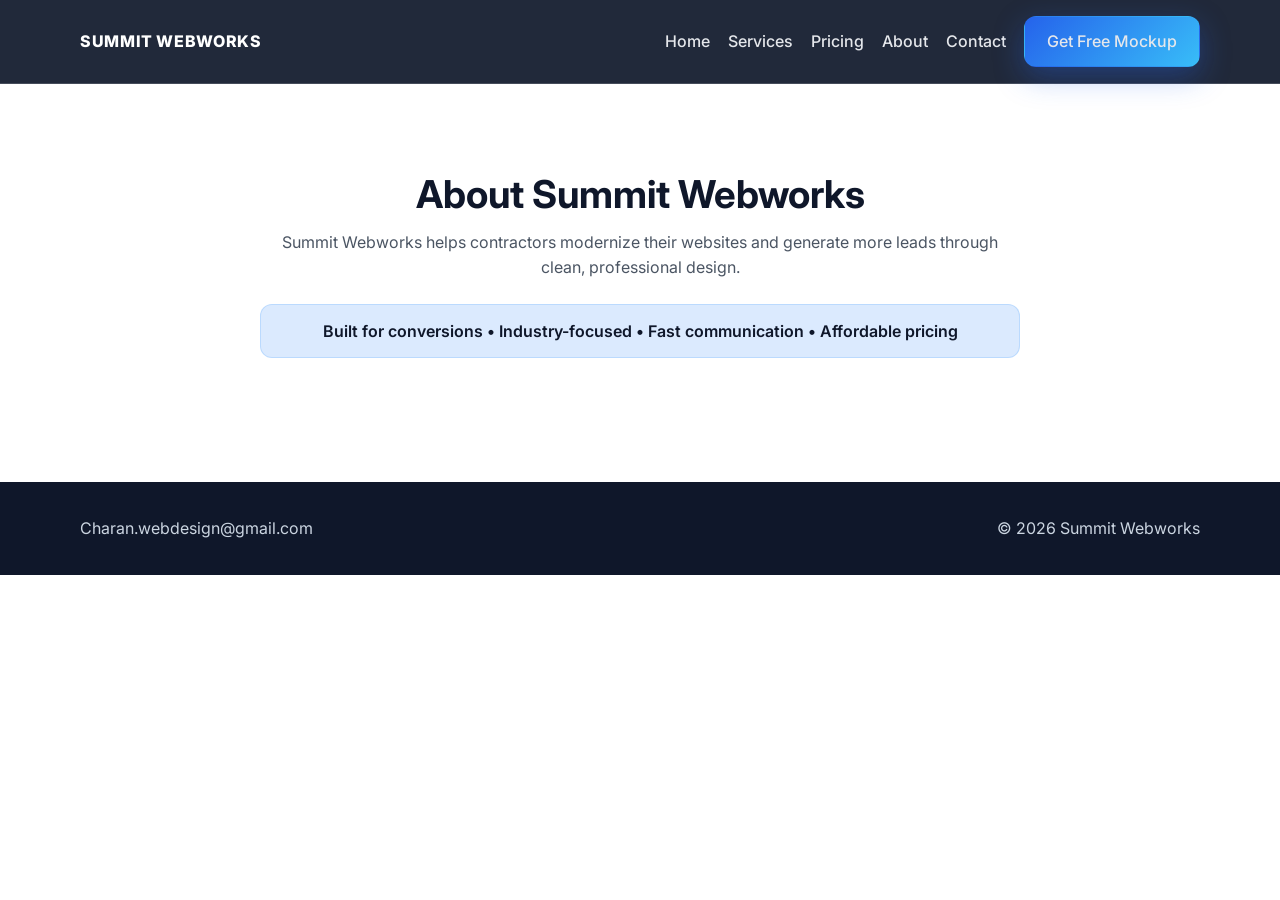
==== about.html @ 3695e0c1 "Replace binary image assets with SVG equivalents to avoid binary diff errors" ====
<!doctype html><html><head><meta charset='UTF-8'><meta name='viewport' content='width=device-width,initial-scale=1'><title>About | Summit Webworks</title><link href='https://fonts.googleapis.com/css2?family=Inter:wght@400;500;600;700;800&display=swap' rel='stylesheet'><link rel='stylesheet' href='styles.css'></head><body><header class='navbar'><div class='container nav-wrap'><a class='brand' href='index.html'>SUMMIT WEBWORKS</a><nav class='nav-links'><a href='index.html'>Home</a><a href='services.html'>Services</a><a href='pricing.html'>Pricing</a><a href='about.html'>About</a><a href='contact.html'>Contact</a><a class='btn btn-primary' href='contact.html'>Get Free Mockup</a></nav></div></header><section><div class='container section-head reveal'><h2>About Summit Webworks</h2><p>Summit Webworks helps contractors modernize their websites and generate more leads through clean, professional design.</p><div class='offer' style='color:#0f172a;background:#dbeafe'>Built for conversions • Industry-focused • Fast communication • Affordable pricing</div></div></section><footer><div class='container footer-grid'><div>Charan.webdesign@gmail.com</div><div>© <span id='year'></span> Summit Webworks</div></div></footer><script src='app.js'></script></body></html>
---- styles.css ----
:root{--navy:#0F172A;--blue:#2563EB;--light-blue:#38BDF8;--white:#fff;--gray:#F8FAFC;--text:#1F2937;--shadow:0 20px 60px rgba(15,23,42,.15)}*{box-sizing:border-box}html{scroll-behavior:smooth}body{margin:0;font-family:Inter,system-ui,sans-serif;color:var(--text);background:#fff;line-height:1.55}.container{width:min(1120px,92%);margin:0 auto}section{padding:88px 0}h1,h2,h3{margin:0 0 14px;color:var(--navy);line-height:1.15}p{margin:0 0 14px}.navbar{position:sticky;top:0;z-index:99;background:rgba(15,23,42,.92);backdrop-filter:blur(10px);border-bottom:1px solid rgba(255,255,255,.16)}.nav-wrap{display:flex;align-items:center;justify-content:space-between;gap:20px;padding:16px 0}.brand{color:#fff;font-weight:800;letter-spacing:.04em;text-decoration:none}.nav-links{display:flex;gap:18px;align-items:center;flex-wrap:wrap}.nav-links a{color:#e5e7eb;text-decoration:none;font-weight:500}.btn{display:inline-flex;align-items:center;justify-content:center;gap:8px;padding:12px 22px;border-radius:12px;border:1px solid transparent;text-decoration:none;font-weight:700;transition:transform .2s,box-shadow .2s,background .2s}.btn-primary{background:linear-gradient(135deg,var(--blue),var(--light-blue));color:#fff;box-shadow:0 10px 30px rgba(37,99,235,.35)}.btn-primary:hover{transform:translateY(-2px);box-shadow:0 14px 34px rgba(37,99,235,.45)}.btn-outline{background:transparent;color:#fff;border-color:rgba(255,255,255,.5)}.hero{min-height:100vh;display:grid;place-items:center;position:relative;color:#fff;background:linear-gradient(rgba(15,23,42,.74),rgba(15,23,42,.74)),url('hero-image.svg') center/cover no-repeat,linear-gradient(140deg,#dbeafe,#eff6ff)}.hero.no-image{background:linear-gradient(rgba(15,23,42,.74),rgba(15,23,42,.74)),linear-gradient(140deg,#1d4ed8,#0f172a)}.hero-content{padding-top:50px;max-width:700px}.eyebrow{color:#bfdbfe;font-weight:700;margin-bottom:16px;letter-spacing:.03em}h1{font-size:clamp(2rem,4.5vw,3.6rem);color:#fff}.hero p{color:#e2e8f0;font-size:1.1rem;max-width:650px}.offer{margin:24px 0 30px;padding:14px 16px;background:rgba(59,130,246,.2);border:1px solid rgba(147,197,253,.45);border-radius:12px;font-weight:600}.hero-actions{display:flex;flex-wrap:wrap;gap:14px}.grid-4{display:grid;grid-template-columns:repeat(4,1fr);gap:20px}.grid-3{display:grid;grid-template-columns:repeat(3,1fr);gap:20px}.card{background:#fff;border:1px solid #e5e7eb;border-radius:16px;padding:24px;box-shadow:0 8px 20px rgba(15,23,42,.05);transition:transform .2s,box-shadow .2s}.card:hover{transform:translateY(-6px);box-shadow:0 18px 34px rgba(15,23,42,.1)}.icon{width:36px;height:36px;color:var(--blue);margin-bottom:12px}.section-head{text-align:center;max-width:760px;margin:0 auto 36px}.section-head h2{font-size:clamp(1.6rem,3.3vw,2.4rem)}.section-head p{color:#4b5563}.before-after{background:var(--gray)}.comparison-wrap{max-width:980px;margin:0 auto;position:relative}.comparison-img{width:100%;display:block;border-radius:18px;box-shadow:var(--shadow);border:1px solid #e2e8f0;background:#e2e8f0}.label{position:absolute;top:14px;font-size:.8rem;font-weight:700;color:#fff;background:rgba(15,23,42,.8);padding:8px 12px;border-radius:999px}.label.before{left:14px}.label.after{right:14px;background:rgba(37,99,235,.9)}.contact-wrap{display:grid;grid-template-columns:1fr 1fr;gap:28px}form{background:#fff;border:1px solid #e5e7eb;border-radius:18px;padding:24px;box-shadow:0 10px 28px rgba(15,23,42,.07)}.field{margin-bottom:14px}label{display:block;font-size:.92rem;margin-bottom:6px;font-weight:600}input,textarea{width:100%;padding:12px;border-radius:10px;border:1px solid #cbd5e1;font:inherit}textarea{min-height:120px;resize:vertical}footer{background:var(--navy);color:#cbd5e1;padding:34px 0}footer a{color:#bfdbfe;text-decoration:none}.footer-grid{display:flex;justify-content:space-between;gap:20px;flex-wrap:wrap}.reveal{opacity:0;transform:translateY(18px);transition:opacity .5s,transform .5s}.reveal.show{opacity:1;transform:none}@media(max-width:920px){.grid-4,.grid-3{grid-template-columns:repeat(2,1fr)}.contact-wrap{grid-template-columns:1fr}.nav-links a:not(.btn){display:none}}@media(max-width:620px){section{padding:72px 0}.grid-4,.grid-3{grid-template-columns:1fr}.hero-actions .btn{width:100%}}
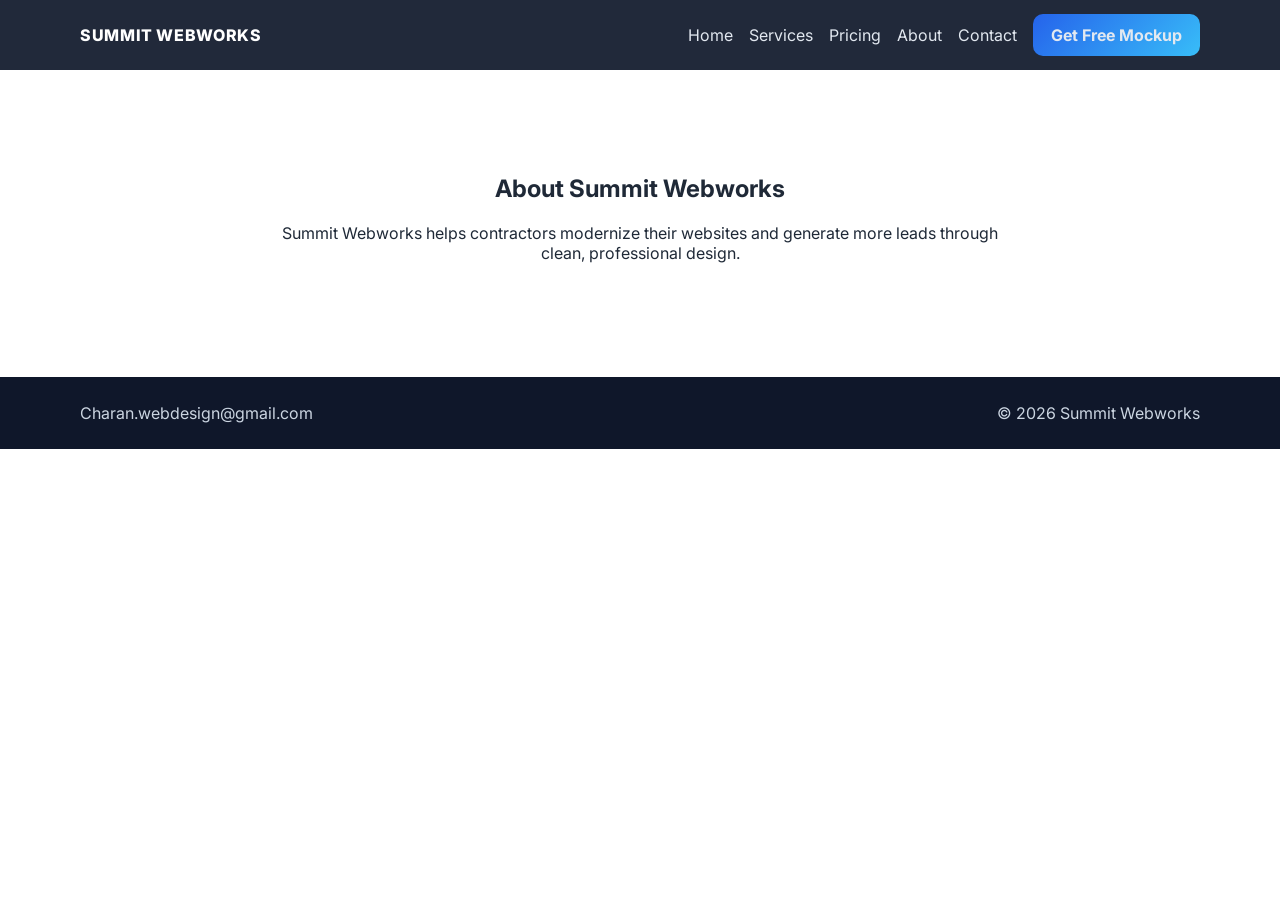
==== commit a7eddf4d: "Rewrite site from scratch and point to uploaded assets with fail-safe fallbacks" ====
--- a/about.html
+++ b/about.html
@@ -1 +1 @@
-<!doctype html><html><head><meta charset='UTF-8'><meta name='viewport' content='width=device-width,initial-scale=1'><title>About | Summit Webworks</title><link href='https://fonts.googleapis.com/css2?family=Inter:wght@400;500;600;700;800&display=swap' rel='stylesheet'><link rel='stylesheet' href='styles.css'></head><body><header class='navbar'><div class='container nav-wrap'><a class='brand' href='index.html'>SUMMIT WEBWORKS</a><nav class='nav-links'><a href='index.html'>Home</a><a href='services.html'>Services</a><a href='pricing.html'>Pricing</a><a href='about.html'>About</a><a href='contact.html'>Contact</a><a class='btn btn-primary' href='contact.html'>Get Free Mockup</a></nav></div></header><section><div class='container section-head reveal'><h2>About Summit Webworks</h2><p>Summit Webworks helps contractors modernize their websites and generate more leads through clean, professional design.</p><div class='offer' style='color:#0f172a;background:#dbeafe'>Built for conversions • Industry-focused • Fast communication • Affordable pricing</div></div></section><footer><div class='container footer-grid'><div>Charan.webdesign@gmail.com</div><div>© <span id='year'></span> Summit Webworks</div></div></footer><script src='app.js'></script></body></html>
+<!doctype html><html><head><meta charset='UTF-8'><meta name='viewport' content='width=device-width,initial-scale=1'><title>About</title><link href='https://fonts.googleapis.com/css2?family=Inter:wght@400;600;700;800&display=swap' rel='stylesheet'><link rel='stylesheet' href='styles.css'></head><body><header class='navbar'><div class='container nav-wrap'><a class='brand' href='index.html'>SUMMIT WEBWORKS</a><nav class='nav-links'><a href='index.html'>Home</a><a href='services.html'>Services</a><a href='pricing.html'>Pricing</a><a href='about.html'>About</a><a href='contact.html'>Contact</a><a class='btn btn-primary' href='contact.html'>Get Free Mockup</a></nav></div></header><section><div class='container section-head reveal'><h2>About Summit Webworks</h2><p>Summit Webworks helps contractors modernize their websites and generate more leads through clean, professional design.</p></div></section><footer><div class='container footer-wrap'><div>Charan.webdesign@gmail.com</div><div>© <span id='year'></span> Summit Webworks</div></div></footer><script src='app.js'></script></body></html>
--- a/styles.css
+++ b/styles.css
@@ -1 +1,55 @@
-:root{--navy:#0F172A;--blue:#2563EB;--light-blue:#38BDF8;--white:#fff;--gray:#F8FAFC;--text:#1F2937;--shadow:0 20px 60px rgba(15,23,42,.15)}*{box-sizing:border-box}html{scroll-behavior:smooth}body{margin:0;font-family:Inter,system-ui,sans-serif;color:var(--text);background:#fff;line-height:1.55}.container{width:min(1120px,92%);margin:0 auto}section{padding:88px 0}h1,h2,h3{margin:0 0 14px;color:var(--navy);line-height:1.15}p{margin:0 0 14px}.navbar{position:sticky;top:0;z-index:99;background:rgba(15,23,42,.92);backdrop-filter:blur(10px);border-bottom:1px solid rgba(255,255,255,.16)}.nav-wrap{display:flex;align-items:center;justify-content:space-between;gap:20px;padding:16px 0}.brand{color:#fff;font-weight:800;letter-spacing:.04em;text-decoration:none}.nav-links{display:flex;gap:18px;align-items:center;flex-wrap:wrap}.nav-links a{color:#e5e7eb;text-decoration:none;font-weight:500}.btn{display:inline-flex;align-items:center;justify-content:center;gap:8px;padding:12px 22px;border-radius:12px;border:1px solid transparent;text-decoration:none;font-weight:700;transition:transform .2s,box-shadow .2s,background .2s}.btn-primary{background:linear-gradient(135deg,var(--blue),var(--light-blue));color:#fff;box-shadow:0 10px 30px rgba(37,99,235,.35)}.btn-primary:hover{transform:translateY(-2px);box-shadow:0 14px 34px rgba(37,99,235,.45)}.btn-outline{background:transparent;color:#fff;border-color:rgba(255,255,255,.5)}.hero{min-height:100vh;display:grid;place-items:center;position:relative;color:#fff;background:linear-gradient(rgba(15,23,42,.74),rgba(15,23,42,.74)),url('hero-image.svg') center/cover no-repeat,linear-gradient(140deg,#dbeafe,#eff6ff)}.hero.no-image{background:linear-gradient(rgba(15,23,42,.74),rgba(15,23,42,.74)),linear-gradient(140deg,#1d4ed8,#0f172a)}.hero-content{padding-top:50px;max-width:700px}.eyebrow{color:#bfdbfe;font-weight:700;margin-bottom:16px;letter-spacing:.03em}h1{font-size:clamp(2rem,4.5vw,3.6rem);color:#fff}.hero p{color:#e2e8f0;font-size:1.1rem;max-width:650px}.offer{margin:24px 0 30px;padding:14px 16px;background:rgba(59,130,246,.2);border:1px solid rgba(147,197,253,.45);border-radius:12px;font-weight:600}.hero-actions{display:flex;flex-wrap:wrap;gap:14px}.grid-4{display:grid;grid-template-columns:repeat(4,1fr);gap:20px}.grid-3{display:grid;grid-template-columns:repeat(3,1fr);gap:20px}.card{background:#fff;border:1px solid #e5e7eb;border-radius:16px;padding:24px;box-shadow:0 8px 20px rgba(15,23,42,.05);transition:transform .2s,box-shadow .2s}.card:hover{transform:translateY(-6px);box-shadow:0 18px 34px rgba(15,23,42,.1)}.icon{width:36px;height:36px;color:var(--blue);margin-bottom:12px}.section-head{text-align:center;max-width:760px;margin:0 auto 36px}.section-head h2{font-size:clamp(1.6rem,3.3vw,2.4rem)}.section-head p{color:#4b5563}.before-after{background:var(--gray)}.comparison-wrap{max-width:980px;margin:0 auto;position:relative}.comparison-img{width:100%;display:block;border-radius:18px;box-shadow:var(--shadow);border:1px solid #e2e8f0;background:#e2e8f0}.label{position:absolute;top:14px;font-size:.8rem;font-weight:700;color:#fff;background:rgba(15,23,42,.8);padding:8px 12px;border-radius:999px}.label.before{left:14px}.label.after{right:14px;background:rgba(37,99,235,.9)}.contact-wrap{display:grid;grid-template-columns:1fr 1fr;gap:28px}form{background:#fff;border:1px solid #e5e7eb;border-radius:18px;padding:24px;box-shadow:0 10px 28px rgba(15,23,42,.07)}.field{margin-bottom:14px}label{display:block;font-size:.92rem;margin-bottom:6px;font-weight:600}input,textarea{width:100%;padding:12px;border-radius:10px;border:1px solid #cbd5e1;font:inherit}textarea{min-height:120px;resize:vertical}footer{background:var(--navy);color:#cbd5e1;padding:34px 0}footer a{color:#bfdbfe;text-decoration:none}.footer-grid{display:flex;justify-content:space-between;gap:20px;flex-wrap:wrap}.reveal{opacity:0;transform:translateY(18px);transition:opacity .5s,transform .5s}.reveal.show{opacity:1;transform:none}@media(max-width:920px){.grid-4,.grid-3{grid-template-columns:repeat(2,1fr)}.contact-wrap{grid-template-columns:1fr}.nav-links a:not(.btn){display:none}}@media(max-width:620px){section{padding:72px 0}.grid-4,.grid-3{grid-template-columns:1fr}.hero-actions .btn{width:100%}}
+:root {
+  --navy: #0F172A;
+  --blue: #2563EB;
+  --light-blue: #38BDF8;
+  --white: #FFFFFF;
+  --gray: #F8FAFC;
+  --text: #1F2937;
+}
+* { box-sizing: border-box; }
+body { margin: 0; font-family: Inter, system-ui, sans-serif; color: var(--text); background: #fff; }
+.container { width: min(1120px, 92%); margin: 0 auto; }
+.navbar { position: sticky; top: 0; z-index: 30; background: rgba(15,23,42,.92); backdrop-filter: blur(8px); }
+.nav-wrap { display: flex; align-items: center; justify-content: space-between; padding: 14px 0; gap: 16px; }
+.brand { color: #fff; font-weight: 800; letter-spacing: .04em; text-decoration: none; }
+.nav-links { display: flex; align-items: center; gap: 16px; }
+.nav-links a { color: #e2e8f0; text-decoration: none; }
+.btn { padding: 11px 18px; border-radius: 10px; text-decoration: none; font-weight: 700; display: inline-block; }
+.btn-primary { color: #fff; background: linear-gradient(135deg, var(--blue), var(--light-blue)); }
+.btn-dark { color: #fff; border: 1px solid rgba(255,255,255,.5); }
+.hero {
+  min-height: 90vh;
+  display: grid;
+  place-items: center;
+  color: #fff;
+  background: linear-gradient(rgba(15,23,42,.72), rgba(15,23,42,.78)), url('assets/hero-uploaded.png') center/cover no-repeat, linear-gradient(145deg, #dbeafe, #bfdbfe);
+}
+.hero .content { max-width: 760px; padding: 70px 0; }
+.hero h1 { font-size: clamp(2rem, 5vw, 3.5rem); margin: 0 0 14px; }
+.hero p { font-size: 1.1rem; color: #dbeafe; }
+.offer { margin: 24px 0; padding: 14px; border-radius: 10px; background: rgba(37,99,235,.2); border: 1px solid rgba(147,197,253,.45); }
+section { padding: 84px 0; }
+.section-head { text-align: center; max-width: 740px; margin: 0 auto 30px; }
+.grid-4 { display: grid; grid-template-columns: repeat(4,1fr); gap: 18px; }
+.grid-3 { display: grid; grid-template-columns: repeat(3,1fr); gap: 18px; }
+.card { border: 1px solid #e5e7eb; border-radius: 14px; padding: 22px; background: #fff; box-shadow: 0 12px 30px rgba(2,6,23,.05); transition: .2s; }
+.card:hover { transform: translateY(-4px); }
+.before-after { background: var(--gray); }
+.comparison { width: 100%; border-radius: 16px; border: 1px solid #cbd5e1; box-shadow: 0 20px 50px rgba(2,6,23,.15); }
+.contact-layout { display: grid; grid-template-columns: 1fr 1fr; gap: 22px; }
+form { border: 1px solid #e5e7eb; border-radius: 14px; padding: 20px; }
+label { display: block; font-weight: 600; margin: 10px 0 6px; }
+input, textarea { width: 100%; padding: 11px; border: 1px solid #cbd5e1; border-radius: 8px; font: inherit; }
+textarea { min-height: 120px; }
+footer { background: var(--navy); color: #cbd5e1; padding: 26px 0; }
+.footer-wrap { display: flex; justify-content: space-between; flex-wrap: wrap; gap: 12px; }
+.reveal { opacity: 0; transform: translateY(16px); transition: .45s ease; }
+.reveal.show { opacity: 1; transform: none; }
+@media (max-width: 920px) {
+  .grid-4, .grid-3 { grid-template-columns: repeat(2, 1fr); }
+  .contact-layout { grid-template-columns: 1fr; }
+  .nav-links a:not(.btn) { display: none; }
+}
+@media (max-width: 620px) {
+  .grid-4, .grid-3 { grid-template-columns: 1fr; }
+}
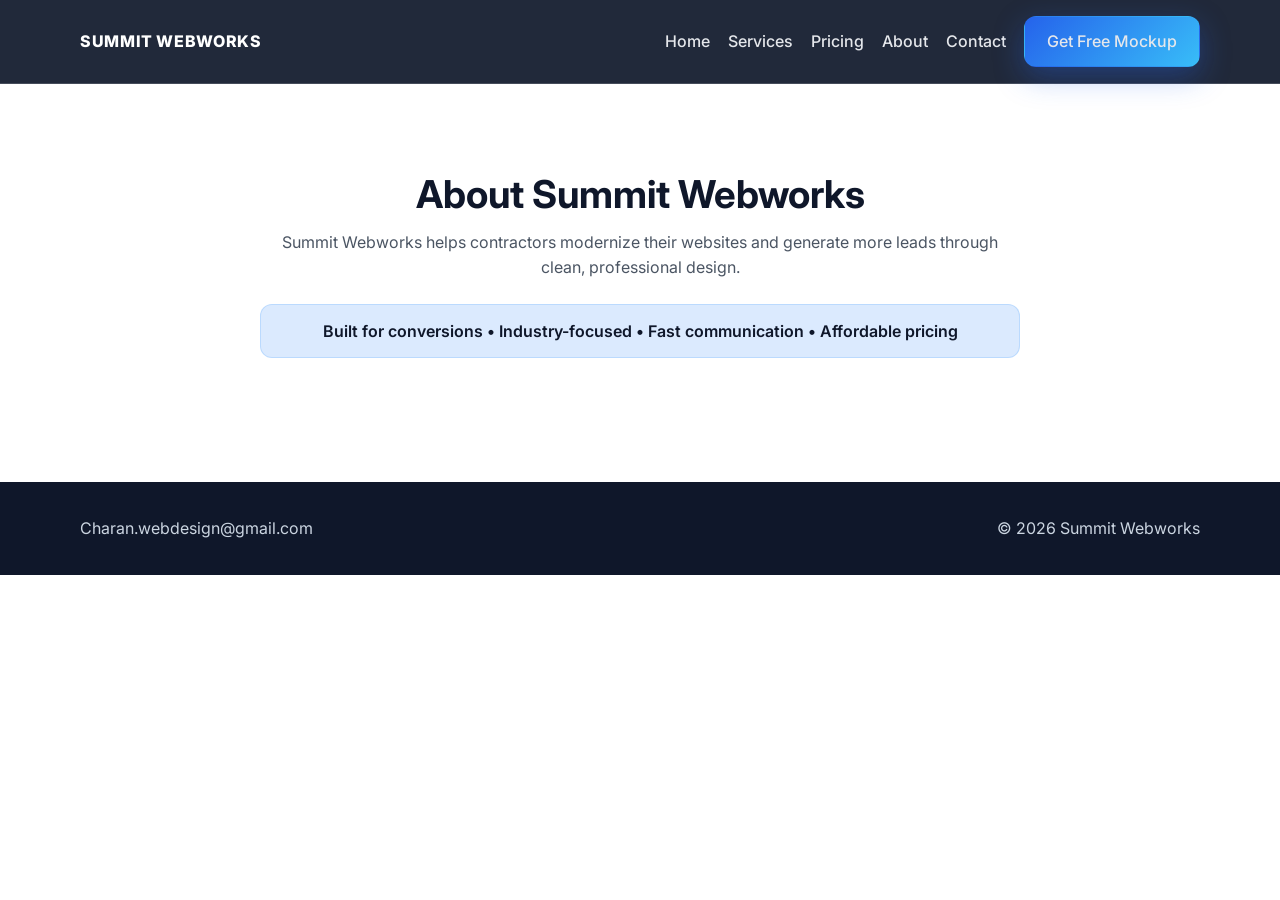
==== commit 0151f680: "Merge branch 'main' into codex/create-single-page-website-for-summit-webworks-7hykfo" ====
--- a/about.html
+++ b/about.html
@@ -1 +1 @@
-<!doctype html><html><head><meta charset='UTF-8'><meta name='viewport' content='width=device-width,initial-scale=1'><title>About</title><link href='https://fonts.googleapis.com/css2?family=Inter:wght@400;600;700;800&display=swap' rel='stylesheet'><link rel='stylesheet' href='styles.css'></head><body><header class='navbar'><div class='container nav-wrap'><a class='brand' href='index.html'>SUMMIT WEBWORKS</a><nav class='nav-links'><a href='index.html'>Home</a><a href='services.html'>Services</a><a href='pricing.html'>Pricing</a><a href='about.html'>About</a><a href='contact.html'>Contact</a><a class='btn btn-primary' href='contact.html'>Get Free Mockup</a></nav></div></header><section><div class='container section-head reveal'><h2>About Summit Webworks</h2><p>Summit Webworks helps contractors modernize their websites and generate more leads through clean, professional design.</p></div></section><footer><div class='container footer-wrap'><div>Charan.webdesign@gmail.com</div><div>© <span id='year'></span> Summit Webworks</div></div></footer><script src='app.js'></script></body></html>
+<!doctype html><html><head><meta charset='UTF-8'><meta name='viewport' content='width=device-width,initial-scale=1'><title>About | Summit Webworks</title><link href='https://fonts.googleapis.com/css2?family=Inter:wght@400;500;600;700;800&display=swap' rel='stylesheet'><link rel='stylesheet' href='styles.css'></head><body><header class='navbar'><div class='container nav-wrap'><a class='brand' href='index.html'>SUMMIT WEBWORKS</a><nav class='nav-links'><a href='index.html'>Home</a><a href='services.html'>Services</a><a href='pricing.html'>Pricing</a><a href='about.html'>About</a><a href='contact.html'>Contact</a><a class='btn btn-primary' href='contact.html'>Get Free Mockup</a></nav></div></header><section><div class='container section-head reveal'><h2>About Summit Webworks</h2><p>Summit Webworks helps contractors modernize their websites and generate more leads through clean, professional design.</p><div class='offer' style='color:#0f172a;background:#dbeafe'>Built for conversions • Industry-focused • Fast communication • Affordable pricing</div></div></section><footer><div class='container footer-grid'><div>Charan.webdesign@gmail.com</div><div>© <span id='year'></span> Summit Webworks</div></div></footer><script src='app.js'></script></body></html>
--- a/styles.css
+++ b/styles.css
@@ -1,55 +1 @@
-:root {
-  --navy: #0F172A;
-  --blue: #2563EB;
-  --light-blue: #38BDF8;
-  --white: #FFFFFF;
-  --gray: #F8FAFC;
-  --text: #1F2937;
-}
-* { box-sizing: border-box; }
-body { margin: 0; font-family: Inter, system-ui, sans-serif; color: var(--text); background: #fff; }
-.container { width: min(1120px, 92%); margin: 0 auto; }
-.navbar { position: sticky; top: 0; z-index: 30; background: rgba(15,23,42,.92); backdrop-filter: blur(8px); }
-.nav-wrap { display: flex; align-items: center; justify-content: space-between; padding: 14px 0; gap: 16px; }
-.brand { color: #fff; font-weight: 800; letter-spacing: .04em; text-decoration: none; }
-.nav-links { display: flex; align-items: center; gap: 16px; }
-.nav-links a { color: #e2e8f0; text-decoration: none; }
-.btn { padding: 11px 18px; border-radius: 10px; text-decoration: none; font-weight: 700; display: inline-block; }
-.btn-primary { color: #fff; background: linear-gradient(135deg, var(--blue), var(--light-blue)); }
-.btn-dark { color: #fff; border: 1px solid rgba(255,255,255,.5); }
-.hero {
-  min-height: 90vh;
-  display: grid;
-  place-items: center;
-  color: #fff;
-  background: linear-gradient(rgba(15,23,42,.72), rgba(15,23,42,.78)), url('assets/hero-uploaded.png') center/cover no-repeat, linear-gradient(145deg, #dbeafe, #bfdbfe);
-}
-.hero .content { max-width: 760px; padding: 70px 0; }
-.hero h1 { font-size: clamp(2rem, 5vw, 3.5rem); margin: 0 0 14px; }
-.hero p { font-size: 1.1rem; color: #dbeafe; }
-.offer { margin: 24px 0; padding: 14px; border-radius: 10px; background: rgba(37,99,235,.2); border: 1px solid rgba(147,197,253,.45); }
-section { padding: 84px 0; }
-.section-head { text-align: center; max-width: 740px; margin: 0 auto 30px; }
-.grid-4 { display: grid; grid-template-columns: repeat(4,1fr); gap: 18px; }
-.grid-3 { display: grid; grid-template-columns: repeat(3,1fr); gap: 18px; }
-.card { border: 1px solid #e5e7eb; border-radius: 14px; padding: 22px; background: #fff; box-shadow: 0 12px 30px rgba(2,6,23,.05); transition: .2s; }
-.card:hover { transform: translateY(-4px); }
-.before-after { background: var(--gray); }
-.comparison { width: 100%; border-radius: 16px; border: 1px solid #cbd5e1; box-shadow: 0 20px 50px rgba(2,6,23,.15); }
-.contact-layout { display: grid; grid-template-columns: 1fr 1fr; gap: 22px; }
-form { border: 1px solid #e5e7eb; border-radius: 14px; padding: 20px; }
-label { display: block; font-weight: 600; margin: 10px 0 6px; }
-input, textarea { width: 100%; padding: 11px; border: 1px solid #cbd5e1; border-radius: 8px; font: inherit; }
-textarea { min-height: 120px; }
-footer { background: var(--navy); color: #cbd5e1; padding: 26px 0; }
-.footer-wrap { display: flex; justify-content: space-between; flex-wrap: wrap; gap: 12px; }
-.reveal { opacity: 0; transform: translateY(16px); transition: .45s ease; }
-.reveal.show { opacity: 1; transform: none; }
-@media (max-width: 920px) {
-  .grid-4, .grid-3 { grid-template-columns: repeat(2, 1fr); }
-  .contact-layout { grid-template-columns: 1fr; }
-  .nav-links a:not(.btn) { display: none; }
-}
-@media (max-width: 620px) {
-  .grid-4, .grid-3 { grid-template-columns: 1fr; }
-}
+:root{--navy:#0F172A;--blue:#2563EB;--light-blue:#38BDF8;--white:#fff;--gray:#F8FAFC;--text:#1F2937;--shadow:0 20px 60px rgba(15,23,42,.15)}*{box-sizing:border-box}html{scroll-behavior:smooth}body{margin:0;font-family:Inter,system-ui,sans-serif;color:var(--text);background:#fff;line-height:1.55}.container{width:min(1120px,92%);margin:0 auto}section{padding:88px 0}h1,h2,h3{margin:0 0 14px;color:var(--navy);line-height:1.15}p{margin:0 0 14px}.navbar{position:sticky;top:0;z-index:99;background:rgba(15,23,42,.92);backdrop-filter:blur(10px);border-bottom:1px solid rgba(255,255,255,.16)}.nav-wrap{display:flex;align-items:center;justify-content:space-between;gap:20px;padding:16px 0}.brand{color:#fff;font-weight:800;letter-spacing:.04em;text-decoration:none}.nav-links{display:flex;gap:18px;align-items:center;flex-wrap:wrap}.nav-links a{color:#e5e7eb;text-decoration:none;font-weight:500}.btn{display:inline-flex;align-items:center;justify-content:center;gap:8px;padding:12px 22px;border-radius:12px;border:1px solid transparent;text-decoration:none;font-weight:700;transition:transform .2s,box-shadow .2s,background .2s}.btn-primary{background:linear-gradient(135deg,var(--blue),var(--light-blue));color:#fff;box-shadow:0 10px 30px rgba(37,99,235,.35)}.btn-primary:hover{transform:translateY(-2px);box-shadow:0 14px 34px rgba(37,99,235,.45)}.btn-outline{background:transparent;color:#fff;border-color:rgba(255,255,255,.5)}.hero{min-height:100vh;display:grid;place-items:center;position:relative;color:#fff;background:linear-gradient(rgba(15,23,42,.74),rgba(15,23,42,.74)),url('hero-image.svg') center/cover no-repeat,linear-gradient(140deg,#dbeafe,#eff6ff)}.hero.no-image{background:linear-gradient(rgba(15,23,42,.74),rgba(15,23,42,.74)),linear-gradient(140deg,#1d4ed8,#0f172a)}.hero-content{padding-top:50px;max-width:700px}.eyebrow{color:#bfdbfe;font-weight:700;margin-bottom:16px;letter-spacing:.03em}h1{font-size:clamp(2rem,4.5vw,3.6rem);color:#fff}.hero p{color:#e2e8f0;font-size:1.1rem;max-width:650px}.offer{margin:24px 0 30px;padding:14px 16px;background:rgba(59,130,246,.2);border:1px solid rgba(147,197,253,.45);border-radius:12px;font-weight:600}.hero-actions{display:flex;flex-wrap:wrap;gap:14px}.grid-4{display:grid;grid-template-columns:repeat(4,1fr);gap:20px}.grid-3{display:grid;grid-template-columns:repeat(3,1fr);gap:20px}.card{background:#fff;border:1px solid #e5e7eb;border-radius:16px;padding:24px;box-shadow:0 8px 20px rgba(15,23,42,.05);transition:transform .2s,box-shadow .2s}.card:hover{transform:translateY(-6px);box-shadow:0 18px 34px rgba(15,23,42,.1)}.icon{width:36px;height:36px;color:var(--blue);margin-bottom:12px}.section-head{text-align:center;max-width:760px;margin:0 auto 36px}.section-head h2{font-size:clamp(1.6rem,3.3vw,2.4rem)}.section-head p{color:#4b5563}.before-after{background:var(--gray)}.comparison-wrap{max-width:980px;margin:0 auto;position:relative}.comparison-img{width:100%;display:block;border-radius:18px;box-shadow:var(--shadow);border:1px solid #e2e8f0;background:#e2e8f0}.label{position:absolute;top:14px;font-size:.8rem;font-weight:700;color:#fff;background:rgba(15,23,42,.8);padding:8px 12px;border-radius:999px}.label.before{left:14px}.label.after{right:14px;background:rgba(37,99,235,.9)}.contact-wrap{display:grid;grid-template-columns:1fr 1fr;gap:28px}form{background:#fff;border:1px solid #e5e7eb;border-radius:18px;padding:24px;box-shadow:0 10px 28px rgba(15,23,42,.07)}.field{margin-bottom:14px}label{display:block;font-size:.92rem;margin-bottom:6px;font-weight:600}input,textarea{width:100%;padding:12px;border-radius:10px;border:1px solid #cbd5e1;font:inherit}textarea{min-height:120px;resize:vertical}footer{background:var(--navy);color:#cbd5e1;padding:34px 0}footer a{color:#bfdbfe;text-decoration:none}.footer-grid{display:flex;justify-content:space-between;gap:20px;flex-wrap:wrap}.reveal{opacity:0;transform:translateY(18px);transition:opacity .5s,transform .5s}.reveal.show{opacity:1;transform:none}@media(max-width:920px){.grid-4,.grid-3{grid-template-columns:repeat(2,1fr)}.contact-wrap{grid-template-columns:1fr}.nav-links a:not(.btn){display:none}}@media(max-width:620px){section{padding:72px 0}.grid-4,.grid-3{grid-template-columns:1fr}.hero-actions .btn{width:100%}}
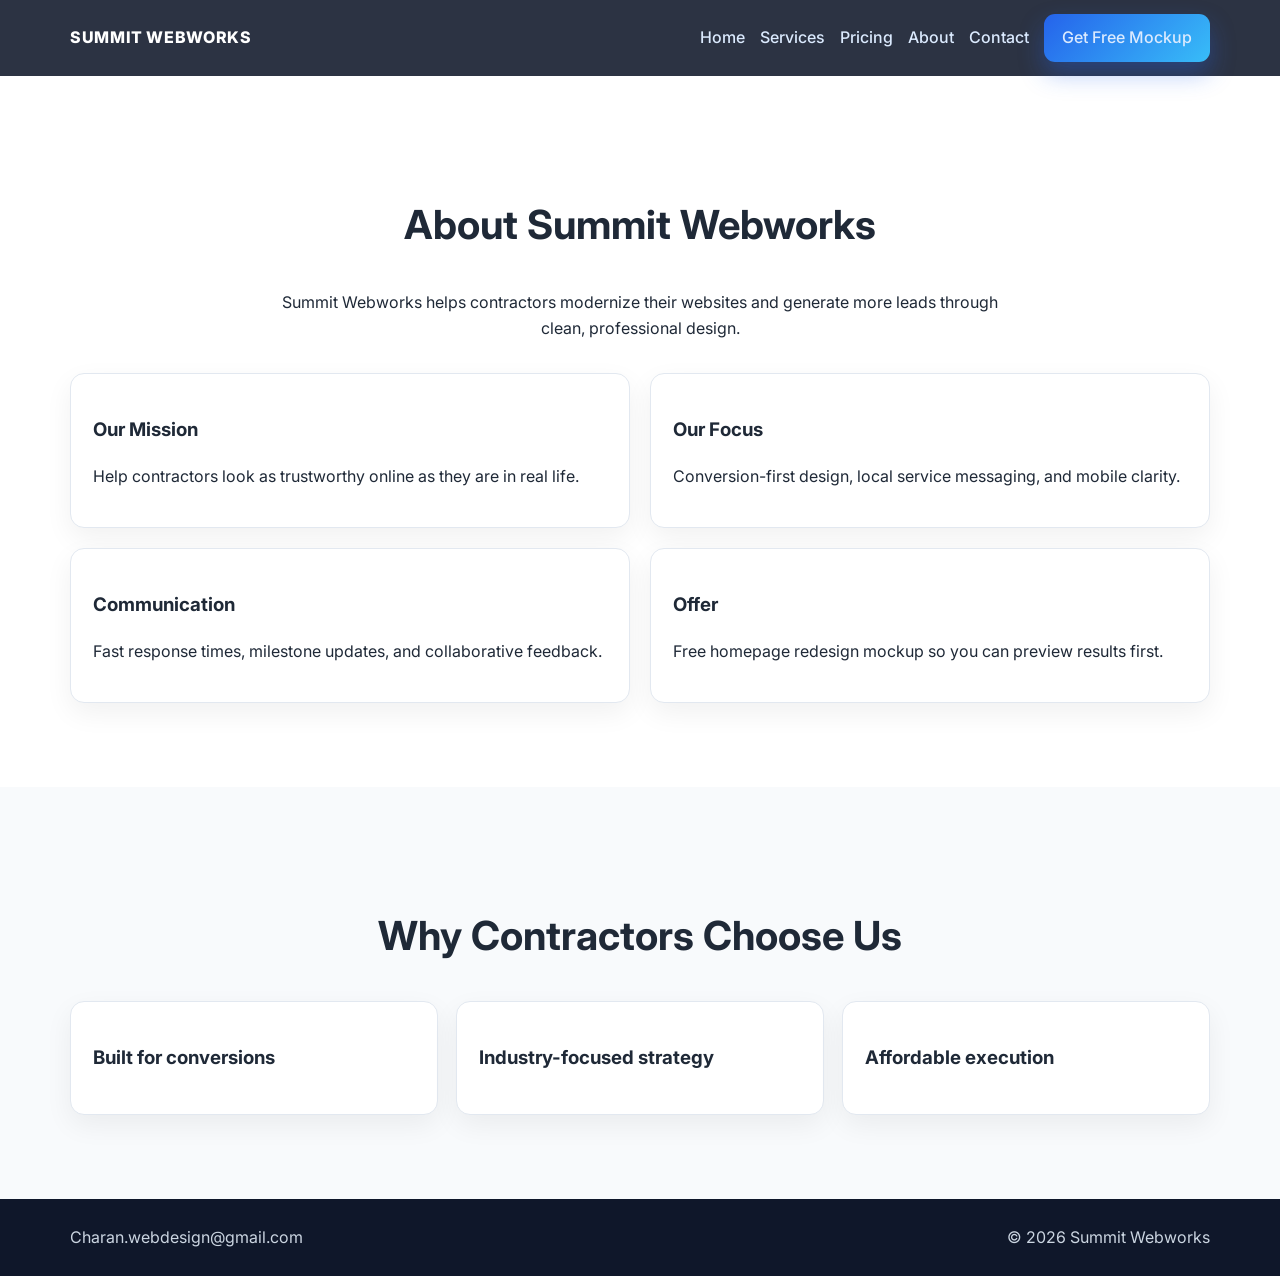
==== commit 95d99509: "Enhance multipage content, animations, and left-aligned hero readability" ====
--- a/about.html
+++ b/about.html
@@ -1 +1 @@
-<!doctype html><html><head><meta charset='UTF-8'><meta name='viewport' content='width=device-width,initial-scale=1'><title>About | Summit Webworks</title><link href='https://fonts.googleapis.com/css2?family=Inter:wght@400;500;600;700;800&display=swap' rel='stylesheet'><link rel='stylesheet' href='styles.css'></head><body><header class='navbar'><div class='container nav-wrap'><a class='brand' href='index.html'>SUMMIT WEBWORKS</a><nav class='nav-links'><a href='index.html'>Home</a><a href='services.html'>Services</a><a href='pricing.html'>Pricing</a><a href='about.html'>About</a><a href='contact.html'>Contact</a><a class='btn btn-primary' href='contact.html'>Get Free Mockup</a></nav></div></header><section><div class='container section-head reveal'><h2>About Summit Webworks</h2><p>Summit Webworks helps contractors modernize their websites and generate more leads through clean, professional design.</p><div class='offer' style='color:#0f172a;background:#dbeafe'>Built for conversions • Industry-focused • Fast communication • Affordable pricing</div></div></section><footer><div class='container footer-grid'><div>Charan.webdesign@gmail.com</div><div>© <span id='year'></span> Summit Webworks</div></div></footer><script src='app.js'></script></body></html>
+<!doctype html><html lang='en'><head><meta charset='UTF-8'><meta name='viewport' content='width=device-width,initial-scale=1'><title>About | Summit</title><link href='https://fonts.googleapis.com/css2?family=Inter:wght@400;500;600;700;800&display=swap' rel='stylesheet'><link rel='stylesheet' href='styles.css'></head><body><header class='navbar' id='nav'><div class='container nav-wrap'><a class='brand' href='index.html'>SUMMIT WEBWORKS</a><nav class='nav-links'><a href='index.html'>Home</a><a href='services.html'>Services</a><a href='pricing.html'>Pricing</a><a href='about.html'>About</a><a href='contact.html'>Contact</a><a class='btn btn-primary' href='contact.html'>Get Free Mockup</a></nav></div></header><section><div class='container reveal'><div class='section-head'><h2>About Summit Webworks</h2><p>Summit Webworks helps contractors modernize their websites and generate more leads through clean, professional design.</p></div><div class='grid-2'><div class='card'><h3>Our Mission</h3><p>Help contractors look as trustworthy online as they are in real life.</p></div><div class='card'><h3>Our Focus</h3><p>Conversion-first design, local service messaging, and mobile clarity.</p></div><div class='card'><h3>Communication</h3><p>Fast response times, milestone updates, and collaborative feedback.</p></div><div class='card'><h3>Offer</h3><p>Free homepage redesign mockup so you can preview results first.</p></div></div></div></section><section class='alt'><div class='container reveal'><div class='section-head'><h2>Why Contractors Choose Us</h2></div><div class='grid-3'><div class='card'><h3>Built for conversions</h3></div><div class='card'><h3>Industry-focused strategy</h3></div><div class='card'><h3>Affordable execution</h3></div></div></div></section><footer><div class='container footer-wrap'><div>Charan.webdesign@gmail.com</div><div>© <span id='year'></span> Summit Webworks</div></div></footer><script src='app.js'></script></body></html>
--- a/styles.css
+++ b/styles.css
@@ -1 +1,33 @@
-:root{--navy:#0F172A;--blue:#2563EB;--light-blue:#38BDF8;--white:#fff;--gray:#F8FAFC;--text:#1F2937;--shadow:0 20px 60px rgba(15,23,42,.15)}*{box-sizing:border-box}html{scroll-behavior:smooth}body{margin:0;font-family:Inter,system-ui,sans-serif;color:var(--text);background:#fff;line-height:1.55}.container{width:min(1120px,92%);margin:0 auto}section{padding:88px 0}h1,h2,h3{margin:0 0 14px;color:var(--navy);line-height:1.15}p{margin:0 0 14px}.navbar{position:sticky;top:0;z-index:99;background:rgba(15,23,42,.92);backdrop-filter:blur(10px);border-bottom:1px solid rgba(255,255,255,.16)}.nav-wrap{display:flex;align-items:center;justify-content:space-between;gap:20px;padding:16px 0}.brand{color:#fff;font-weight:800;letter-spacing:.04em;text-decoration:none}.nav-links{display:flex;gap:18px;align-items:center;flex-wrap:wrap}.nav-links a{color:#e5e7eb;text-decoration:none;font-weight:500}.btn{display:inline-flex;align-items:center;justify-content:center;gap:8px;padding:12px 22px;border-radius:12px;border:1px solid transparent;text-decoration:none;font-weight:700;transition:transform .2s,box-shadow .2s,background .2s}.btn-primary{background:linear-gradient(135deg,var(--blue),var(--light-blue));color:#fff;box-shadow:0 10px 30px rgba(37,99,235,.35)}.btn-primary:hover{transform:translateY(-2px);box-shadow:0 14px 34px rgba(37,99,235,.45)}.btn-outline{background:transparent;color:#fff;border-color:rgba(255,255,255,.5)}.hero{min-height:100vh;display:grid;place-items:center;position:relative;color:#fff;background:linear-gradient(rgba(15,23,42,.74),rgba(15,23,42,.74)),url('hero-image.svg') center/cover no-repeat,linear-gradient(140deg,#dbeafe,#eff6ff)}.hero.no-image{background:linear-gradient(rgba(15,23,42,.74),rgba(15,23,42,.74)),linear-gradient(140deg,#1d4ed8,#0f172a)}.hero-content{padding-top:50px;max-width:700px}.eyebrow{color:#bfdbfe;font-weight:700;margin-bottom:16px;letter-spacing:.03em}h1{font-size:clamp(2rem,4.5vw,3.6rem);color:#fff}.hero p{color:#e2e8f0;font-size:1.1rem;max-width:650px}.offer{margin:24px 0 30px;padding:14px 16px;background:rgba(59,130,246,.2);border:1px solid rgba(147,197,253,.45);border-radius:12px;font-weight:600}.hero-actions{display:flex;flex-wrap:wrap;gap:14px}.grid-4{display:grid;grid-template-columns:repeat(4,1fr);gap:20px}.grid-3{display:grid;grid-template-columns:repeat(3,1fr);gap:20px}.card{background:#fff;border:1px solid #e5e7eb;border-radius:16px;padding:24px;box-shadow:0 8px 20px rgba(15,23,42,.05);transition:transform .2s,box-shadow .2s}.card:hover{transform:translateY(-6px);box-shadow:0 18px 34px rgba(15,23,42,.1)}.icon{width:36px;height:36px;color:var(--blue);margin-bottom:12px}.section-head{text-align:center;max-width:760px;margin:0 auto 36px}.section-head h2{font-size:clamp(1.6rem,3.3vw,2.4rem)}.section-head p{color:#4b5563}.before-after{background:var(--gray)}.comparison-wrap{max-width:980px;margin:0 auto;position:relative}.comparison-img{width:100%;display:block;border-radius:18px;box-shadow:var(--shadow);border:1px solid #e2e8f0;background:#e2e8f0}.label{position:absolute;top:14px;font-size:.8rem;font-weight:700;color:#fff;background:rgba(15,23,42,.8);padding:8px 12px;border-radius:999px}.label.before{left:14px}.label.after{right:14px;background:rgba(37,99,235,.9)}.contact-wrap{display:grid;grid-template-columns:1fr 1fr;gap:28px}form{background:#fff;border:1px solid #e5e7eb;border-radius:18px;padding:24px;box-shadow:0 10px 28px rgba(15,23,42,.07)}.field{margin-bottom:14px}label{display:block;font-size:.92rem;margin-bottom:6px;font-weight:600}input,textarea{width:100%;padding:12px;border-radius:10px;border:1px solid #cbd5e1;font:inherit}textarea{min-height:120px;resize:vertical}footer{background:var(--navy);color:#cbd5e1;padding:34px 0}footer a{color:#bfdbfe;text-decoration:none}.footer-grid{display:flex;justify-content:space-between;gap:20px;flex-wrap:wrap}.reveal{opacity:0;transform:translateY(18px);transition:opacity .5s,transform .5s}.reveal.show{opacity:1;transform:none}@media(max-width:920px){.grid-4,.grid-3{grid-template-columns:repeat(2,1fr)}.contact-wrap{grid-template-columns:1fr}.nav-links a:not(.btn){display:none}}@media(max-width:620px){section{padding:72px 0}.grid-4,.grid-3{grid-template-columns:1fr}.hero-actions .btn{width:100%}}
+:root {
+  --navy:#0F172A; --blue:#2563EB; --light-blue:#38BDF8; --white:#fff; --gray:#F8FAFC; --text:#1F2937;
+}
+*{box-sizing:border-box} html{scroll-behavior:smooth}
+body{margin:0;font-family:Inter,system-ui,sans-serif;color:var(--text);background:#fff;line-height:1.6}
+.container{width:min(1140px,92%);margin:0 auto}
+.navbar{position:sticky;top:0;z-index:40;background:rgba(15,23,42,.88);backdrop-filter:blur(8px);transition:.3s}
+.navbar.scrolled{background:rgba(15,23,42,.96)}
+.nav-wrap{display:flex;justify-content:space-between;align-items:center;padding:14px 0;gap:16px}
+.brand{color:#fff;text-decoration:none;font-weight:800;letter-spacing:.04em}
+.nav-links{display:flex;align-items:center;gap:15px;flex-wrap:wrap}.nav-links a{color:#dbeafe;text-decoration:none;font-weight:500}
+.btn{display:inline-block;text-decoration:none;padding:11px 18px;border-radius:11px;font-weight:700;transition:.2s}
+.btn:hover{transform:translateY(-2px)} .btn-primary{background:linear-gradient(135deg,var(--blue),var(--light-blue));color:#fff;box-shadow:0 12px 25px rgba(37,99,235,.35)}
+.btn-ghost{color:#fff;border:1px solid rgba(255,255,255,.6)}
+.hero{min-height:92vh;display:flex;align-items:center;background:linear-gradient(90deg,rgba(15,23,42,.40),rgba(15,23,42,.30)),url('assets/hero-uploaded.png') center/cover no-repeat,linear-gradient(120deg,#dbeafe,#bfdbfe)}
+.hero-content{max-width:640px;text-align:left;color:#fff;padding:80px 0}
+.hero h1{font-size:clamp(2.1rem,5vw,3.7rem);line-height:1.1;margin:0 0 12px}.hero p{color:#e2e8f0}
+.offer{background:rgba(37,99,235,.18);border:1px solid rgba(147,197,253,.42);padding:14px;border-radius:10px;margin:24px 0}
+section{padding:84px 0}.alt{background:var(--gray)}
+.section-head{text-align:center;max-width:760px;margin:0 auto 32px}.section-head h2{font-size:clamp(1.7rem,4vw,2.5rem)}
+.grid-4{display:grid;grid-template-columns:repeat(4,1fr);gap:18px}.grid-3{display:grid;grid-template-columns:repeat(3,1fr);gap:18px}.grid-2{display:grid;grid-template-columns:repeat(2,1fr);gap:20px}
+.card{background:#fff;border:1px solid #e2e8f0;border-radius:14px;padding:22px;box-shadow:0 10px 28px rgba(2,6,23,.06);transition:.25s}
+.card:hover{transform:translateY(-6px);box-shadow:0 18px 35px rgba(2,6,23,.12)}
+.icon{width:34px;height:34px;color:var(--blue);margin-bottom:10px}
+.comparison{width:100%;border-radius:16px;box-shadow:0 20px 50px rgba(2,6,23,.15)}
+.metric{font-size:2rem;font-weight:800;color:var(--blue)}
+form{border:1px solid #e2e8f0;border-radius:14px;padding:22px;background:#fff;box-shadow:0 8px 24px rgba(2,6,23,.06)}
+label{display:block;font-weight:600;margin:10px 0 6px} input,textarea{width:100%;padding:11px;border:1px solid #cbd5e1;border-radius:9px;font:inherit} textarea{min-height:120px}
+footer{background:var(--navy);color:#cbd5e1;padding:26px 0}.footer-wrap{display:flex;justify-content:space-between;flex-wrap:wrap;gap:10px}
+.reveal{opacity:0;transform:translateY(20px);transition:opacity .6s,transform .6s}.reveal.show{opacity:1;transform:none}
+.fade-in{animation:fade .8s ease both}.delay-1{animation-delay:.12s}.delay-2{animation-delay:.24s}@keyframes fade{from{opacity:0;transform:translateY(16px)}to{opacity:1;transform:none}}
+@media(max-width:920px){.grid-4,.grid-3,.grid-2{grid-template-columns:repeat(2,1fr)}.nav-links a:not(.btn){display:none}}
+@media(max-width:620px){.grid-4,.grid-3,.grid-2{grid-template-columns:1fr}.hero-content{padding:72px 0}}
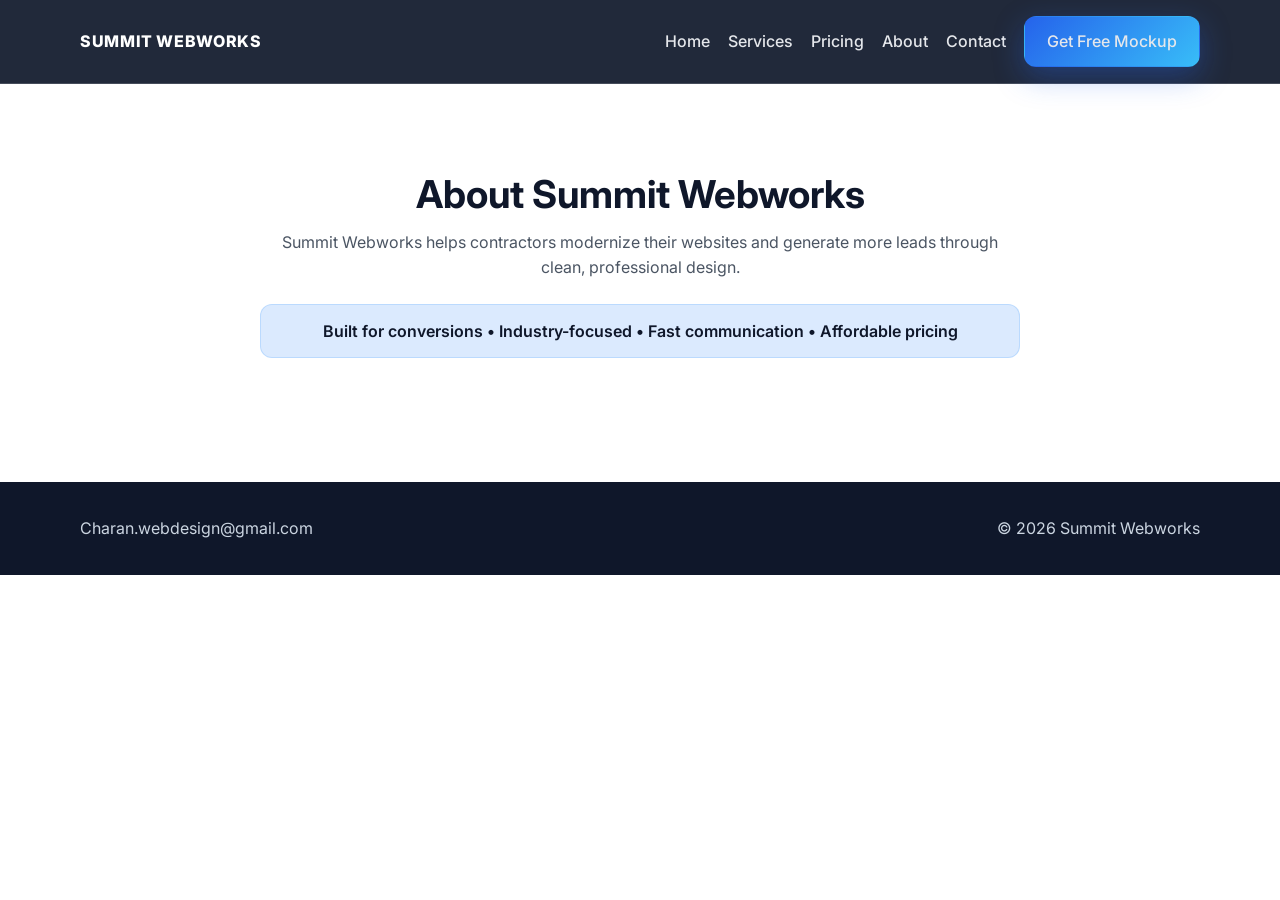
==== commit f1d77171: "Merge branch 'main' into codex/create-single-page-website-for-summit-webworks-tk6sh1" ====
--- a/about.html
+++ b/about.html
@@ -1 +1 @@
-<!doctype html><html lang='en'><head><meta charset='UTF-8'><meta name='viewport' content='width=device-width,initial-scale=1'><title>About | Summit</title><link href='https://fonts.googleapis.com/css2?family=Inter:wght@400;500;600;700;800&display=swap' rel='stylesheet'><link rel='stylesheet' href='styles.css'></head><body><header class='navbar' id='nav'><div class='container nav-wrap'><a class='brand' href='index.html'>SUMMIT WEBWORKS</a><nav class='nav-links'><a href='index.html'>Home</a><a href='services.html'>Services</a><a href='pricing.html'>Pricing</a><a href='about.html'>About</a><a href='contact.html'>Contact</a><a class='btn btn-primary' href='contact.html'>Get Free Mockup</a></nav></div></header><section><div class='container reveal'><div class='section-head'><h2>About Summit Webworks</h2><p>Summit Webworks helps contractors modernize their websites and generate more leads through clean, professional design.</p></div><div class='grid-2'><div class='card'><h3>Our Mission</h3><p>Help contractors look as trustworthy online as they are in real life.</p></div><div class='card'><h3>Our Focus</h3><p>Conversion-first design, local service messaging, and mobile clarity.</p></div><div class='card'><h3>Communication</h3><p>Fast response times, milestone updates, and collaborative feedback.</p></div><div class='card'><h3>Offer</h3><p>Free homepage redesign mockup so you can preview results first.</p></div></div></div></section><section class='alt'><div class='container reveal'><div class='section-head'><h2>Why Contractors Choose Us</h2></div><div class='grid-3'><div class='card'><h3>Built for conversions</h3></div><div class='card'><h3>Industry-focused strategy</h3></div><div class='card'><h3>Affordable execution</h3></div></div></div></section><footer><div class='container footer-wrap'><div>Charan.webdesign@gmail.com</div><div>© <span id='year'></span> Summit Webworks</div></div></footer><script src='app.js'></script></body></html>
+<!doctype html><html><head><meta charset='UTF-8'><meta name='viewport' content='width=device-width,initial-scale=1'><title>About | Summit Webworks</title><link href='https://fonts.googleapis.com/css2?family=Inter:wght@400;500;600;700;800&display=swap' rel='stylesheet'><link rel='stylesheet' href='styles.css'></head><body><header class='navbar'><div class='container nav-wrap'><a class='brand' href='index.html'>SUMMIT WEBWORKS</a><nav class='nav-links'><a href='index.html'>Home</a><a href='services.html'>Services</a><a href='pricing.html'>Pricing</a><a href='about.html'>About</a><a href='contact.html'>Contact</a><a class='btn btn-primary' href='contact.html'>Get Free Mockup</a></nav></div></header><section><div class='container section-head reveal'><h2>About Summit Webworks</h2><p>Summit Webworks helps contractors modernize their websites and generate more leads through clean, professional design.</p><div class='offer' style='color:#0f172a;background:#dbeafe'>Built for conversions • Industry-focused • Fast communication • Affordable pricing</div></div></section><footer><div class='container footer-grid'><div>Charan.webdesign@gmail.com</div><div>© <span id='year'></span> Summit Webworks</div></div></footer><script src='app.js'></script></body></html>
--- a/styles.css
+++ b/styles.css
@@ -1,33 +1 @@
-:root {
-  --navy:#0F172A; --blue:#2563EB; --light-blue:#38BDF8; --white:#fff; --gray:#F8FAFC; --text:#1F2937;
-}
-*{box-sizing:border-box} html{scroll-behavior:smooth}
-body{margin:0;font-family:Inter,system-ui,sans-serif;color:var(--text);background:#fff;line-height:1.6}
-.container{width:min(1140px,92%);margin:0 auto}
-.navbar{position:sticky;top:0;z-index:40;background:rgba(15,23,42,.88);backdrop-filter:blur(8px);transition:.3s}
-.navbar.scrolled{background:rgba(15,23,42,.96)}
-.nav-wrap{display:flex;justify-content:space-between;align-items:center;padding:14px 0;gap:16px}
-.brand{color:#fff;text-decoration:none;font-weight:800;letter-spacing:.04em}
-.nav-links{display:flex;align-items:center;gap:15px;flex-wrap:wrap}.nav-links a{color:#dbeafe;text-decoration:none;font-weight:500}
-.btn{display:inline-block;text-decoration:none;padding:11px 18px;border-radius:11px;font-weight:700;transition:.2s}
-.btn:hover{transform:translateY(-2px)} .btn-primary{background:linear-gradient(135deg,var(--blue),var(--light-blue));color:#fff;box-shadow:0 12px 25px rgba(37,99,235,.35)}
-.btn-ghost{color:#fff;border:1px solid rgba(255,255,255,.6)}
-.hero{min-height:92vh;display:flex;align-items:center;background:linear-gradient(90deg,rgba(15,23,42,.40),rgba(15,23,42,.30)),url('assets/hero-uploaded.png') center/cover no-repeat,linear-gradient(120deg,#dbeafe,#bfdbfe)}
-.hero-content{max-width:640px;text-align:left;color:#fff;padding:80px 0}
-.hero h1{font-size:clamp(2.1rem,5vw,3.7rem);line-height:1.1;margin:0 0 12px}.hero p{color:#e2e8f0}
-.offer{background:rgba(37,99,235,.18);border:1px solid rgba(147,197,253,.42);padding:14px;border-radius:10px;margin:24px 0}
-section{padding:84px 0}.alt{background:var(--gray)}
-.section-head{text-align:center;max-width:760px;margin:0 auto 32px}.section-head h2{font-size:clamp(1.7rem,4vw,2.5rem)}
-.grid-4{display:grid;grid-template-columns:repeat(4,1fr);gap:18px}.grid-3{display:grid;grid-template-columns:repeat(3,1fr);gap:18px}.grid-2{display:grid;grid-template-columns:repeat(2,1fr);gap:20px}
-.card{background:#fff;border:1px solid #e2e8f0;border-radius:14px;padding:22px;box-shadow:0 10px 28px rgba(2,6,23,.06);transition:.25s}
-.card:hover{transform:translateY(-6px);box-shadow:0 18px 35px rgba(2,6,23,.12)}
-.icon{width:34px;height:34px;color:var(--blue);margin-bottom:10px}
-.comparison{width:100%;border-radius:16px;box-shadow:0 20px 50px rgba(2,6,23,.15)}
-.metric{font-size:2rem;font-weight:800;color:var(--blue)}
-form{border:1px solid #e2e8f0;border-radius:14px;padding:22px;background:#fff;box-shadow:0 8px 24px rgba(2,6,23,.06)}
-label{display:block;font-weight:600;margin:10px 0 6px} input,textarea{width:100%;padding:11px;border:1px solid #cbd5e1;border-radius:9px;font:inherit} textarea{min-height:120px}
-footer{background:var(--navy);color:#cbd5e1;padding:26px 0}.footer-wrap{display:flex;justify-content:space-between;flex-wrap:wrap;gap:10px}
-.reveal{opacity:0;transform:translateY(20px);transition:opacity .6s,transform .6s}.reveal.show{opacity:1;transform:none}
-.fade-in{animation:fade .8s ease both}.delay-1{animation-delay:.12s}.delay-2{animation-delay:.24s}@keyframes fade{from{opacity:0;transform:translateY(16px)}to{opacity:1;transform:none}}
-@media(max-width:920px){.grid-4,.grid-3,.grid-2{grid-template-columns:repeat(2,1fr)}.nav-links a:not(.btn){display:none}}
-@media(max-width:620px){.grid-4,.grid-3,.grid-2{grid-template-columns:1fr}.hero-content{padding:72px 0}}
+:root{--navy:#0F172A;--blue:#2563EB;--light-blue:#38BDF8;--white:#fff;--gray:#F8FAFC;--text:#1F2937;--shadow:0 20px 60px rgba(15,23,42,.15)}*{box-sizing:border-box}html{scroll-behavior:smooth}body{margin:0;font-family:Inter,system-ui,sans-serif;color:var(--text);background:#fff;line-height:1.55}.container{width:min(1120px,92%);margin:0 auto}section{padding:88px 0}h1,h2,h3{margin:0 0 14px;color:var(--navy);line-height:1.15}p{margin:0 0 14px}.navbar{position:sticky;top:0;z-index:99;background:rgba(15,23,42,.92);backdrop-filter:blur(10px);border-bottom:1px solid rgba(255,255,255,.16)}.nav-wrap{display:flex;align-items:center;justify-content:space-between;gap:20px;padding:16px 0}.brand{color:#fff;font-weight:800;letter-spacing:.04em;text-decoration:none}.nav-links{display:flex;gap:18px;align-items:center;flex-wrap:wrap}.nav-links a{color:#e5e7eb;text-decoration:none;font-weight:500}.btn{display:inline-flex;align-items:center;justify-content:center;gap:8px;padding:12px 22px;border-radius:12px;border:1px solid transparent;text-decoration:none;font-weight:700;transition:transform .2s,box-shadow .2s,background .2s}.btn-primary{background:linear-gradient(135deg,var(--blue),var(--light-blue));color:#fff;box-shadow:0 10px 30px rgba(37,99,235,.35)}.btn-primary:hover{transform:translateY(-2px);box-shadow:0 14px 34px rgba(37,99,235,.45)}.btn-outline{background:transparent;color:#fff;border-color:rgba(255,255,255,.5)}.hero{min-height:100vh;display:grid;place-items:center;position:relative;color:#fff;background:linear-gradient(rgba(15,23,42,.74),rgba(15,23,42,.74)),url('hero-image.svg') center/cover no-repeat,linear-gradient(140deg,#dbeafe,#eff6ff)}.hero.no-image{background:linear-gradient(rgba(15,23,42,.74),rgba(15,23,42,.74)),linear-gradient(140deg,#1d4ed8,#0f172a)}.hero-content{padding-top:50px;max-width:700px}.eyebrow{color:#bfdbfe;font-weight:700;margin-bottom:16px;letter-spacing:.03em}h1{font-size:clamp(2rem,4.5vw,3.6rem);color:#fff}.hero p{color:#e2e8f0;font-size:1.1rem;max-width:650px}.offer{margin:24px 0 30px;padding:14px 16px;background:rgba(59,130,246,.2);border:1px solid rgba(147,197,253,.45);border-radius:12px;font-weight:600}.hero-actions{display:flex;flex-wrap:wrap;gap:14px}.grid-4{display:grid;grid-template-columns:repeat(4,1fr);gap:20px}.grid-3{display:grid;grid-template-columns:repeat(3,1fr);gap:20px}.card{background:#fff;border:1px solid #e5e7eb;border-radius:16px;padding:24px;box-shadow:0 8px 20px rgba(15,23,42,.05);transition:transform .2s,box-shadow .2s}.card:hover{transform:translateY(-6px);box-shadow:0 18px 34px rgba(15,23,42,.1)}.icon{width:36px;height:36px;color:var(--blue);margin-bottom:12px}.section-head{text-align:center;max-width:760px;margin:0 auto 36px}.section-head h2{font-size:clamp(1.6rem,3.3vw,2.4rem)}.section-head p{color:#4b5563}.before-after{background:var(--gray)}.comparison-wrap{max-width:980px;margin:0 auto;position:relative}.comparison-img{width:100%;display:block;border-radius:18px;box-shadow:var(--shadow);border:1px solid #e2e8f0;background:#e2e8f0}.label{position:absolute;top:14px;font-size:.8rem;font-weight:700;color:#fff;background:rgba(15,23,42,.8);padding:8px 12px;border-radius:999px}.label.before{left:14px}.label.after{right:14px;background:rgba(37,99,235,.9)}.contact-wrap{display:grid;grid-template-columns:1fr 1fr;gap:28px}form{background:#fff;border:1px solid #e5e7eb;border-radius:18px;padding:24px;box-shadow:0 10px 28px rgba(15,23,42,.07)}.field{margin-bottom:14px}label{display:block;font-size:.92rem;margin-bottom:6px;font-weight:600}input,textarea{width:100%;padding:12px;border-radius:10px;border:1px solid #cbd5e1;font:inherit}textarea{min-height:120px;resize:vertical}footer{background:var(--navy);color:#cbd5e1;padding:34px 0}footer a{color:#bfdbfe;text-decoration:none}.footer-grid{display:flex;justify-content:space-between;gap:20px;flex-wrap:wrap}.reveal{opacity:0;transform:translateY(18px);transition:opacity .5s,transform .5s}.reveal.show{opacity:1;transform:none}@media(max-width:920px){.grid-4,.grid-3{grid-template-columns:repeat(2,1fr)}.contact-wrap{grid-template-columns:1fr}.nav-links a:not(.btn){display:none}}@media(max-width:620px){section{padding:72px 0}.grid-4,.grid-3{grid-template-columns:1fr}.hero-actions .btn{width:100%}}
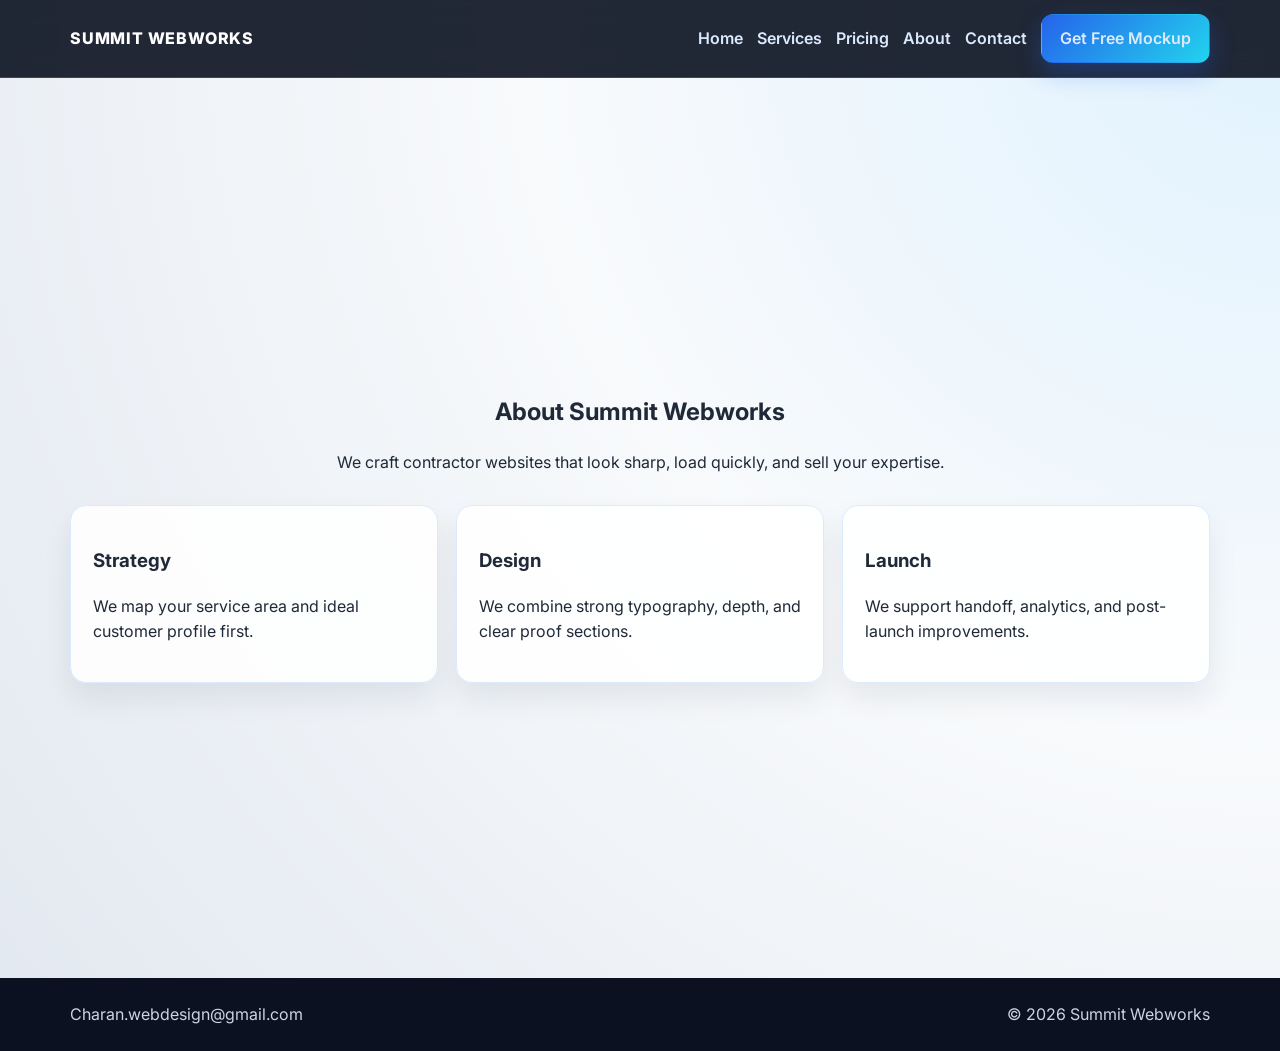
==== commit 23015360: "Redesign site into full multi-page 3D animated experience" ====
--- a/about.html
+++ b/about.html
@@ -1 +1 @@
-<!doctype html><html><head><meta charset='UTF-8'><meta name='viewport' content='width=device-width,initial-scale=1'><title>About | Summit Webworks</title><link href='https://fonts.googleapis.com/css2?family=Inter:wght@400;500;600;700;800&display=swap' rel='stylesheet'><link rel='stylesheet' href='styles.css'></head><body><header class='navbar'><div class='container nav-wrap'><a class='brand' href='index.html'>SUMMIT WEBWORKS</a><nav class='nav-links'><a href='index.html'>Home</a><a href='services.html'>Services</a><a href='pricing.html'>Pricing</a><a href='about.html'>About</a><a href='contact.html'>Contact</a><a class='btn btn-primary' href='contact.html'>Get Free Mockup</a></nav></div></header><section><div class='container section-head reveal'><h2>About Summit Webworks</h2><p>Summit Webworks helps contractors modernize their websites and generate more leads through clean, professional design.</p><div class='offer' style='color:#0f172a;background:#dbeafe'>Built for conversions • Industry-focused • Fast communication • Affordable pricing</div></div></section><footer><div class='container footer-grid'><div>Charan.webdesign@gmail.com</div><div>© <span id='year'></span> Summit Webworks</div></div></footer><script src='app.js'></script></body></html>
+<!doctype html><html lang='en'><head><meta charset='UTF-8'><meta name='viewport' content='width=device-width,initial-scale=1'><title>About | Summit Webworks</title><link href='https://fonts.googleapis.com/css2?family=Inter:wght@400;500;600;700;800&display=swap' rel='stylesheet'><link rel='stylesheet' href='styles.css'></head><body><header class='navbar'><div class='container nav-wrap'><a class='brand' href='index.html'>SUMMIT WEBWORKS</a><nav class='nav-links'><a href='index.html'>Home</a><a href='services.html'>Services</a><a href='pricing.html'>Pricing</a><a href='about.html'>About</a><a href='contact.html'>Contact</a><a class='btn btn-primary' href='contact.html'>Get Free Mockup</a></nav></div></header><section class='full-height'><div class='container reveal'><div class='section-head'><h2>About Summit Webworks</h2><p>We craft contractor websites that look sharp, load quickly, and sell your expertise.</p></div><div class='grid-3'><article class='card'><h3>Strategy</h3><p>We map your service area and ideal customer profile first.</p></article><article class='card'><h3>Design</h3><p>We combine strong typography, depth, and clear proof sections.</p></article><article class='card'><h3>Launch</h3><p>We support handoff, analytics, and post-launch improvements.</p></article></div></div></section><footer><div class='container footer-grid'><div>Charan.webdesign@gmail.com</div><div>© <span id='year'></span> Summit Webworks</div></div></footer><script src='app.js'></script></body></html>
--- a/styles.css
+++ b/styles.css
@@ -1 +1,92 @@
-:root{--navy:#0F172A;--blue:#2563EB;--light-blue:#38BDF8;--white:#fff;--gray:#F8FAFC;--text:#1F2937;--shadow:0 20px 60px rgba(15,23,42,.15)}*{box-sizing:border-box}html{scroll-behavior:smooth}body{margin:0;font-family:Inter,system-ui,sans-serif;color:var(--text);background:#fff;line-height:1.55}.container{width:min(1120px,92%);margin:0 auto}section{padding:88px 0}h1,h2,h3{margin:0 0 14px;color:var(--navy);line-height:1.15}p{margin:0 0 14px}.navbar{position:sticky;top:0;z-index:99;background:rgba(15,23,42,.92);backdrop-filter:blur(10px);border-bottom:1px solid rgba(255,255,255,.16)}.nav-wrap{display:flex;align-items:center;justify-content:space-between;gap:20px;padding:16px 0}.brand{color:#fff;font-weight:800;letter-spacing:.04em;text-decoration:none}.nav-links{display:flex;gap:18px;align-items:center;flex-wrap:wrap}.nav-links a{color:#e5e7eb;text-decoration:none;font-weight:500}.btn{display:inline-flex;align-items:center;justify-content:center;gap:8px;padding:12px 22px;border-radius:12px;border:1px solid transparent;text-decoration:none;font-weight:700;transition:transform .2s,box-shadow .2s,background .2s}.btn-primary{background:linear-gradient(135deg,var(--blue),var(--light-blue));color:#fff;box-shadow:0 10px 30px rgba(37,99,235,.35)}.btn-primary:hover{transform:translateY(-2px);box-shadow:0 14px 34px rgba(37,99,235,.45)}.btn-outline{background:transparent;color:#fff;border-color:rgba(255,255,255,.5)}.hero{min-height:100vh;display:grid;place-items:center;position:relative;color:#fff;background:linear-gradient(rgba(15,23,42,.74),rgba(15,23,42,.74)),url('hero-image.svg') center/cover no-repeat,linear-gradient(140deg,#dbeafe,#eff6ff)}.hero.no-image{background:linear-gradient(rgba(15,23,42,.74),rgba(15,23,42,.74)),linear-gradient(140deg,#1d4ed8,#0f172a)}.hero-content{padding-top:50px;max-width:700px}.eyebrow{color:#bfdbfe;font-weight:700;margin-bottom:16px;letter-spacing:.03em}h1{font-size:clamp(2rem,4.5vw,3.6rem);color:#fff}.hero p{color:#e2e8f0;font-size:1.1rem;max-width:650px}.offer{margin:24px 0 30px;padding:14px 16px;background:rgba(59,130,246,.2);border:1px solid rgba(147,197,253,.45);border-radius:12px;font-weight:600}.hero-actions{display:flex;flex-wrap:wrap;gap:14px}.grid-4{display:grid;grid-template-columns:repeat(4,1fr);gap:20px}.grid-3{display:grid;grid-template-columns:repeat(3,1fr);gap:20px}.card{background:#fff;border:1px solid #e5e7eb;border-radius:16px;padding:24px;box-shadow:0 8px 20px rgba(15,23,42,.05);transition:transform .2s,box-shadow .2s}.card:hover{transform:translateY(-6px);box-shadow:0 18px 34px rgba(15,23,42,.1)}.icon{width:36px;height:36px;color:var(--blue);margin-bottom:12px}.section-head{text-align:center;max-width:760px;margin:0 auto 36px}.section-head h2{font-size:clamp(1.6rem,3.3vw,2.4rem)}.section-head p{color:#4b5563}.before-after{background:var(--gray)}.comparison-wrap{max-width:980px;margin:0 auto;position:relative}.comparison-img{width:100%;display:block;border-radius:18px;box-shadow:var(--shadow);border:1px solid #e2e8f0;background:#e2e8f0}.label{position:absolute;top:14px;font-size:.8rem;font-weight:700;color:#fff;background:rgba(15,23,42,.8);padding:8px 12px;border-radius:999px}.label.before{left:14px}.label.after{right:14px;background:rgba(37,99,235,.9)}.contact-wrap{display:grid;grid-template-columns:1fr 1fr;gap:28px}form{background:#fff;border:1px solid #e5e7eb;border-radius:18px;padding:24px;box-shadow:0 10px 28px rgba(15,23,42,.07)}.field{margin-bottom:14px}label{display:block;font-size:.92rem;margin-bottom:6px;font-weight:600}input,textarea{width:100%;padding:12px;border-radius:10px;border:1px solid #cbd5e1;font:inherit}textarea{min-height:120px;resize:vertical}footer{background:var(--navy);color:#cbd5e1;padding:34px 0}footer a{color:#bfdbfe;text-decoration:none}.footer-grid{display:flex;justify-content:space-between;gap:20px;flex-wrap:wrap}.reveal{opacity:0;transform:translateY(18px);transition:opacity .5s,transform .5s}.reveal.show{opacity:1;transform:none}@media(max-width:920px){.grid-4,.grid-3{grid-template-columns:repeat(2,1fr)}.contact-wrap{grid-template-columns:1fr}.nav-links a:not(.btn){display:none}}@media(max-width:620px){section{padding:72px 0}.grid-4,.grid-3{grid-template-columns:1fr}.hero-actions .btn{width:100%}}
+:root {
+  --navy: #0f172a;
+  --slate: #1e293b;
+  --blue: #2563eb;
+  --cyan: #22d3ee;
+  --ink: #0b1120;
+  --white: #ffffff;
+  --gray: #f1f5f9;
+}
+* { box-sizing: border-box; }
+html, body { margin: 0; padding: 0; }
+body {
+  font-family: Inter, system-ui, -apple-system, sans-serif;
+  color: #1f2937;
+  background: radial-gradient(circle at top right, #e0f2fe, #f8fafc 45%, #e2e8f0 100%);
+  line-height: 1.55;
+}
+.container { width: min(1140px, 92%); margin: 0 auto; }
+.navbar {
+  position: sticky; top: 0; z-index: 100;
+  background: rgba(11, 17, 32, 0.9);
+  backdrop-filter: blur(12px);
+  border-bottom: 1px solid rgba(148, 163, 184, .25);
+}
+.nav-wrap { display: flex; justify-content: space-between; align-items: center; gap: 16px; padding: 14px 0; }
+.brand { color: #fff; text-decoration: none; font-weight: 800; letter-spacing: .05em; }
+.nav-links { display: flex; align-items: center; gap: 14px; flex-wrap: wrap; }
+.nav-links a { color: #dbeafe; text-decoration: none; font-weight: 600; }
+.btn { display: inline-flex; padding: 11px 18px; border-radius: 12px; font-weight: 700; text-decoration: none; border: 1px solid transparent; transition: all .25s ease; }
+.btn-primary { background: linear-gradient(135deg, var(--blue), var(--cyan)); color: #fff; box-shadow: 0 10px 25px rgba(37, 99, 235, 0.3); }
+.btn-primary:hover { transform: translateY(-2px) scale(1.01); }
+.btn-outline { color: #fff; border-color: rgba(255,255,255,.55); }
+.page-hero {
+  min-height: calc(100vh - 70px);
+  display: grid;
+  align-items: center;
+  background: linear-gradient(rgba(6, 12, 24, .62), rgba(6, 12, 24, .7)), url('hero-image.svg') center/cover no-repeat;
+  position: relative;
+  overflow: hidden;
+}
+.page-hero::after {
+  content: "";
+  position: absolute;
+  inset: 0;
+  background: radial-gradient(circle at 78% 45%, rgba(34, 211, 238, .33), transparent 45%);
+  pointer-events: none;
+}
+.hero-layout { position: relative; z-index: 1; display: grid; grid-template-columns: 1.2fr .8fr; gap: 30px; align-items: center; }
+.hero-copy { text-align: left; color: #fff; }
+.hero-copy h1 { font-size: clamp(2.1rem, 4.8vw, 3.8rem); margin: 0 0 12px; }
+.hero-copy p { font-size: 1.12rem; max-width: 650px; color: #dbeafe; }
+.offer { margin: 20px 0; padding: 13px 14px; border-radius: 12px; border: 1px solid rgba(147, 197, 253, .55); background: rgba(30, 64, 175, .3); font-weight: 600; }
+.hero-actions { display: flex; gap: 12px; flex-wrap: wrap; }
+.floating-cube {
+  width: 280px; aspect-ratio: 1;
+  margin-inline: auto;
+  transform-style: preserve-3d;
+  animation: spinCube 16s linear infinite;
+  position: relative;
+}
+.face { position: absolute; inset: 0; border: 1px solid rgba(125, 211, 252, .7); background: linear-gradient(140deg, rgba(15, 23, 42, .66), rgba(37, 99, 235, .45)); box-shadow: inset 0 0 40px rgba(34,211,238,.3); }
+.f1 { transform: translateZ(140px); }
+.f2 { transform: rotateY(180deg) translateZ(140px); }
+.f3 { transform: rotateY(90deg) translateZ(140px); }
+.f4 { transform: rotateY(-90deg) translateZ(140px); }
+.f5 { transform: rotateX(90deg) translateZ(140px); }
+.f6 { transform: rotateX(-90deg) translateZ(140px); }
+@keyframes spinCube { from { transform: rotateX(-20deg) rotateY(0); } to { transform: rotateX(-20deg) rotateY(360deg); } }
+section { padding: 84px 0; }
+.full-height { min-height: 100vh; display: grid; align-items: center; }
+.section-head { max-width: 760px; margin: 0 auto 30px; text-align: center; }
+.grid-3, .grid-4 { display: grid; gap: 18px; }
+.grid-3 { grid-template-columns: repeat(3,1fr); }
+.grid-4 { grid-template-columns: repeat(4,1fr); }
+.card { background: rgba(255,255,255,.9); border: 1px solid #dbeafe; border-radius: 16px; padding: 22px; box-shadow: 0 15px 30px rgba(15, 23, 42, .08); transition: .25s ease; transform-style: preserve-3d; }
+.card:hover { transform: translateY(-8px) rotateX(4deg) rotateY(-4deg); }
+.reveal { opacity: 0; transform: translateY(24px); transition: opacity .6s ease, transform .6s ease; }
+.reveal.show { opacity: 1; transform: none; }
+footer { background: #0b1120; color: #cbd5e1; padding: 24px 0; }
+.footer-grid { display: flex; justify-content: space-between; gap: 10px; flex-wrap: wrap; }
+form { background: #fff; border: 1px solid #dbeafe; border-radius: 16px; padding: 20px; }
+.field { margin-bottom: 12px; }
+input, textarea { width: 100%; padding: 10px; border: 1px solid #cbd5e1; border-radius: 10px; font: inherit; }
+@media (max-width: 960px) {
+  .hero-layout, .grid-4, .grid-3 { grid-template-columns: 1fr 1fr; }
+  .hero-layout { grid-template-columns: 1fr; }
+}
+@media (max-width: 640px) {
+  .grid-4, .grid-3 { grid-template-columns: 1fr; }
+  .nav-links a:not(.btn) { display: none; }
+  .floating-cube { width: 180px; }
+}
